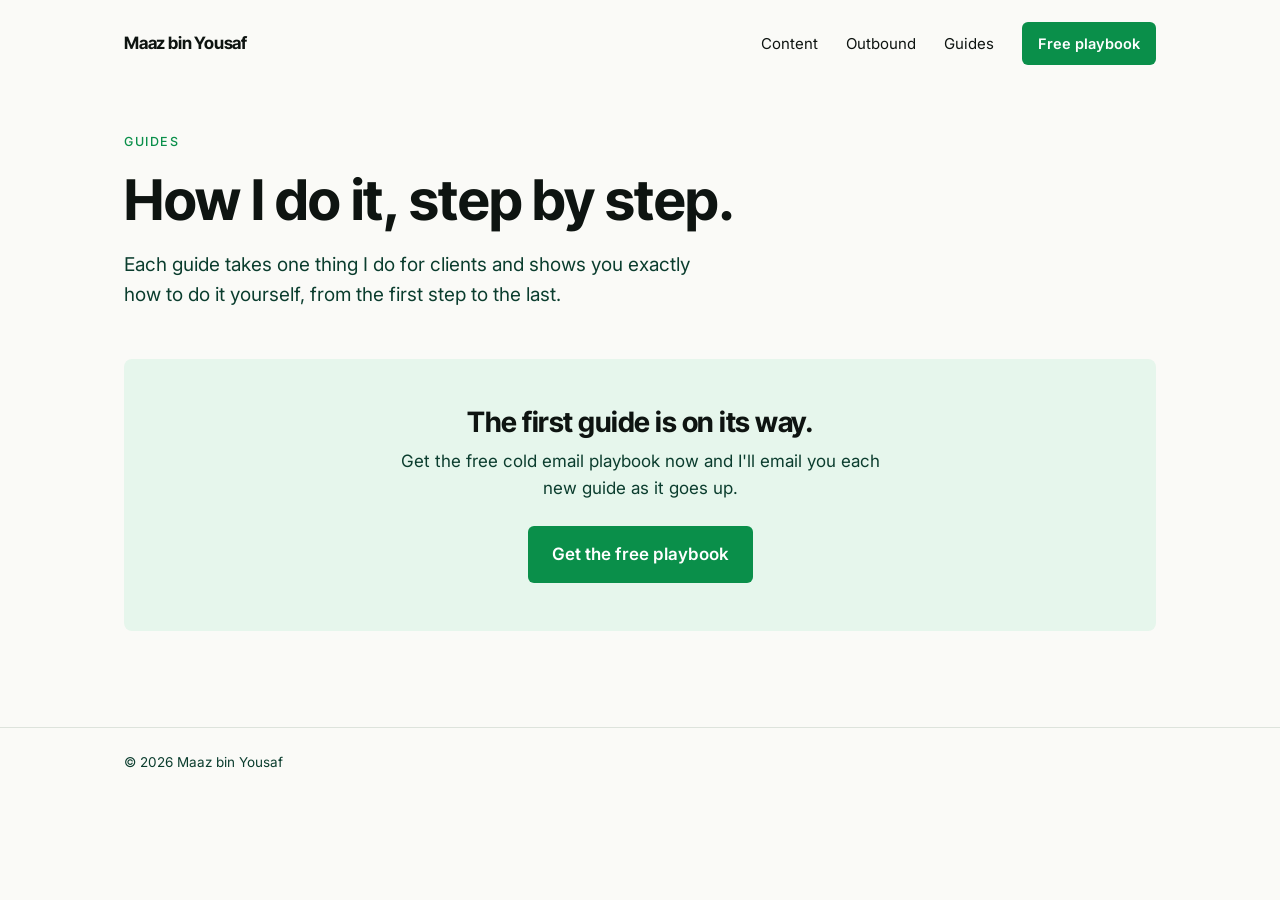
==== guides/index.html @ 4f724c6f "Add guides page and Turnstile bot check" ====
<!DOCTYPE html>
<html lang="en">
<head>
<meta charset="utf-8">
<meta name="viewport" content="width=device-width, initial-scale=1">
<title>Guides | Maaz bin Yousaf</title>
<meta name="description" content="Detailed how-to guides on LinkedIn content and outbound email for B2B founders, by Maaz bin Yousaf.">
<link rel="preconnect" href="https://fonts.googleapis.com">
<link rel="preconnect" href="https://fonts.gstatic.com" crossorigin>
<link href="https://fonts.googleapis.com/css2?family=Inter+Tight:wght@700&family=Inter:wght@400;500;600&display=swap" rel="stylesheet">
<link rel="stylesheet" href="guides.css">
</head>
<body>

<header>
  <div class="wrap">
    <a class="name" href="../">Maaz bin Yousaf</a>
    <nav>
      <a href="../#content">Content</a>
      <a href="../#outbound">Outbound</a>
      <a href="./">Guides</a>
      <a class="btn" href="../#playbook">Free playbook</a>
    </nav>
  </div>
</header>

<main>
  <section class="intro">
    <div class="wrap">
      <span class="label">Guides</span>
      <h1>How I do it, step by step.</h1>
      <p>Each guide takes one thing I do for clients and shows you exactly how to do it yourself, from the first step to the last.</p>
    </div>
  </section>

  <div class="wrap">
    <div class="grid" id="grid"></div>
  </div>
</main>

<footer>
  <div class="wrap">&copy; <span id="year"></span> Maaz bin Yousaf</div>
</footer>

<script src="list.js"></script>
<script>
  document.getElementById('year').textContent = new Date().getFullYear();

  var grid = document.getElementById('grid');

  function text(tag, className, value) {
    var el = document.createElement(tag);
    if (className) { el.className = className; }
    el.textContent = value;
    return el;
  }

  function formatDate(iso) {
    return new Date(iso + 'T00:00:00').toLocaleDateString('en-GB', { day: 'numeric', month: 'short', year: 'numeric' });
  }

  if (GUIDES.length === 0) {
    var empty = document.createElement('div');
    empty.className = 'empty';
    empty.appendChild(text('h2', '', 'The first guide is on its way.'));
    empty.appendChild(text('p', '', 'Get the free cold email playbook now and I\'ll email you each new guide as it goes up.'));
    var cta = text('a', 'btn', 'Get the free playbook');
    cta.href = '../#playbook';
    empty.appendChild(cta);
    grid.appendChild(empty);
  }

  GUIDES.forEach(function (guide, i) {
    var number = String(GUIDES.length - i).padStart(2, '0');

    var card = document.createElement('a');
    card.className = 'guide-card';
    card.href = guide.slug + '.html';

    var cover = document.createElement('div');
    cover.className = 'cover';
    cover.appendChild(text('span', 'num', 'Guide ' + number));
    cover.appendChild(text('span', 'cover-title', guide.title));
    card.appendChild(cover);

    var body = document.createElement('div');
    body.className = 'card-body';
    body.appendChild(text('span', 'meta', formatDate(guide.date) + ' • ' + guide.minutes + ' min read'));
    body.appendChild(text('h2', '', guide.title));
    if (guide.summary) { body.appendChild(text('p', 'summary', guide.summary)); }

    var author = document.createElement('div');
    author.className = 'author';
    author.appendChild(text('span', 'face', ''));
    author.appendChild(text('span', '', 'Maaz bin Yousaf'));
    body.appendChild(author);

    card.appendChild(body);
    grid.appendChild(card);
  });
</script>
</body>
</html>
---- guides/guides.css ----
:root {
  --ink: #0E1411;
  --forest: #0B3D2E;
  --brand-green: #0A8F4A;
  --lime-pop: #B6F36B;
  --mint: #E6F6EC;
  --paper: #FAFAF7;
  --white: #FFFFFF;
  --line: #DDE3DC;
}

* { box-sizing: border-box; margin: 0; padding: 0; }
body {
  font-family: 'Inter', system-ui, sans-serif;
  font-size: 17px;
  line-height: 1.6;
  color: var(--ink);
  background: var(--paper);
  -webkit-font-smoothing: antialiased;
}

.wrap { max-width: 1080px; margin: 0 auto; padding: 0 24px; }

h1, h2, h3 {
  font-family: 'Inter Tight', 'Inter', sans-serif;
  font-weight: 700;
  letter-spacing: -0.5px;
  line-height: 1.1;
}

.label {
  font-size: 12.5px;
  font-weight: 500;
  letter-spacing: 1.6px;
  text-transform: uppercase;
  color: var(--brand-green);
}

.btn {
  display: inline-block;
  font-weight: 600;
  text-decoration: none;
  padding: 15px 24px;
  border-radius: 6px;
  background: var(--brand-green);
  color: var(--white);
}
.btn:hover { background: var(--forest); }

/* Header */
header { padding: 22px 0; }
header .wrap { display: flex; justify-content: space-between; align-items: center; gap: 24px; }
.name { font-family: 'Inter Tight', sans-serif; font-weight: 700; font-size: 17px; letter-spacing: -0.2px; color: var(--ink); text-decoration: none; }
nav { display: flex; align-items: center; gap: 28px; font-size: 15px; }
nav a { color: var(--ink); text-decoration: none; }
nav a:hover { color: var(--brand-green); }
nav a.btn { color: var(--white); padding: 10px 16px; font-size: 14.5px; }
nav a.btn:hover { color: var(--white); }

/* Listing page */
.intro { padding: 40px 0 48px; }
.intro h1 { font-size: clamp(38px, 5.4vw, 56px); margin: 16px 0 18px; }
.intro p { font-size: 19px; color: var(--forest); max-width: 600px; }

.grid { display: grid; grid-template-columns: repeat(3, 1fr); gap: 24px; padding-bottom: 96px; }

.guide-card {
  display: flex;
  flex-direction: column;
  background: var(--white);
  border: 1.5px solid var(--line);
  border-radius: 8px;
  overflow: hidden;
  color: var(--ink);
  text-decoration: none;
}
.guide-card:hover { border-color: var(--ink); }

.cover {
  aspect-ratio: 16 / 9;
  background: var(--ink);
  color: var(--white);
  padding: 22px;
  display: flex;
  flex-direction: column;
  justify-content: space-between;
}
.cover .num { font-size: 12.5px; font-weight: 500; letter-spacing: 1.6px; text-transform: uppercase; color: var(--lime-pop); }
.cover .cover-title { font-family: 'Inter Tight', sans-serif; font-weight: 700; font-size: 22px; letter-spacing: -0.4px; line-height: 1.15; }

.card-body { padding: 18px 22px 22px; display: flex; flex-direction: column; gap: 10px; flex: 1; }
.meta { font-size: 14px; color: var(--brand-green); }
.guide-card h2 { font-size: 21px; }
.summary { font-size: 15.5px; color: var(--forest); }
.author { margin-top: auto; padding-top: 8px; display: flex; align-items: center; gap: 10px; font-size: 14.5px; color: var(--forest); }
.author .face { width: 32px; height: 32px; border-radius: 50%; background: url(../hero.webp) 80% 27% / 340% auto; }

.empty {
  grid-column: 1 / -1;
  background: var(--mint);
  border-radius: 8px;
  padding: 48px 32px;
  text-align: center;
}
.empty h2 { font-size: 28px; margin-bottom: 10px; }
.empty p { color: var(--forest); max-width: 480px; margin: 0 auto 24px; }

/* Guide page */
.article { max-width: 720px; margin: 0 auto; padding: 32px 24px 96px; }
.article .back { font-size: 14.5px; color: var(--forest); text-decoration: none; }
.article .back:hover { color: var(--brand-green); }
.article h1 { font-size: clamp(34px, 5vw, 48px); margin: 20px 0 14px; }
.article .meta { margin-bottom: 36px; }
.article h2 { font-size: 28px; margin: 44px 0 14px; }
.article h3 { font-size: 21px; margin: 32px 0 10px; }
.article p, .article ul, .article ol { margin-bottom: 18px; font-size: 18px; }
.article ul, .article ol { padding-left: 24px; }
.article li { margin-bottom: 8px; }
.article a { color: var(--brand-green); }
.article blockquote { background: var(--mint); border-radius: 8px; padding: 20px 24px; margin-bottom: 18px; }
.article blockquote p:last-child { margin-bottom: 0; }

.signup-band { background: var(--ink); color: var(--white); border-radius: 8px; padding: 32px; margin-top: 56px; }
.signup-band h2 { font-size: 26px; margin: 0 0 8px; }
.signup-band p { color: var(--mint); font-size: 16.5px; margin-bottom: 20px; }
.signup-band .btn { background: var(--lime-pop); color: var(--ink); }
.signup-band .btn:hover { background: var(--white); }

footer { border-top: 1.5px solid var(--line); padding: 24px 0; font-size: 13.5px; color: var(--forest); }

@media (max-width: 860px) {
  .grid { grid-template-columns: 1fr; padding-bottom: 64px; }
  nav a:not(.btn) { display: none; }
}
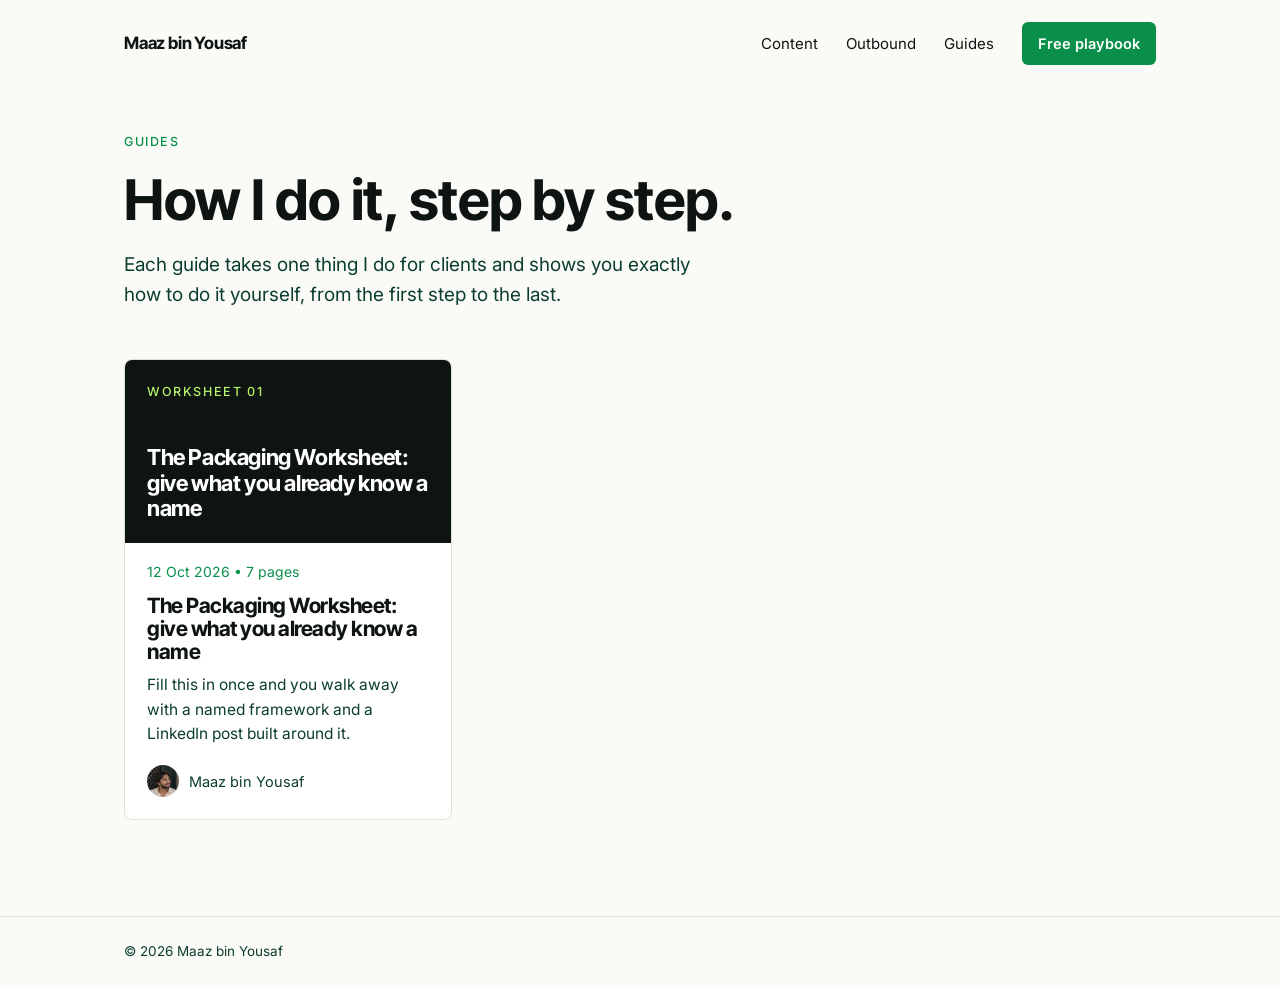
==== commit cffd145a: "List The Packaging Worksheet on the guides page" ====
--- a/guides/index.html
+++ b/guides/index.html
@@ -75,17 +75,17 @@
 
     var card = document.createElement('a');
     card.className = 'guide-card';
-    card.href = guide.slug + '.html';
+    card.href = guide.url || guide.slug + '.html';
 
     var cover = document.createElement('div');
     cover.className = 'cover';
-    cover.appendChild(text('span', 'num', 'Guide ' + number));
+    cover.appendChild(text('span', 'num', (guide.label || 'Guide') + ' ' + number));
     cover.appendChild(text('span', 'cover-title', guide.title));
     card.appendChild(cover);
 
     var body = document.createElement('div');
     body.className = 'card-body';
-    body.appendChild(text('span', 'meta', formatDate(guide.date) + ' • ' + guide.minutes + ' min read'));
+    body.appendChild(text('span', 'meta', formatDate(guide.date) + ' • ' + (guide.length || guide.minutes + ' min read')));
     body.appendChild(text('h2', '', guide.title));
     if (guide.summary) { body.appendChild(text('p', 'summary', guide.summary)); }
 
